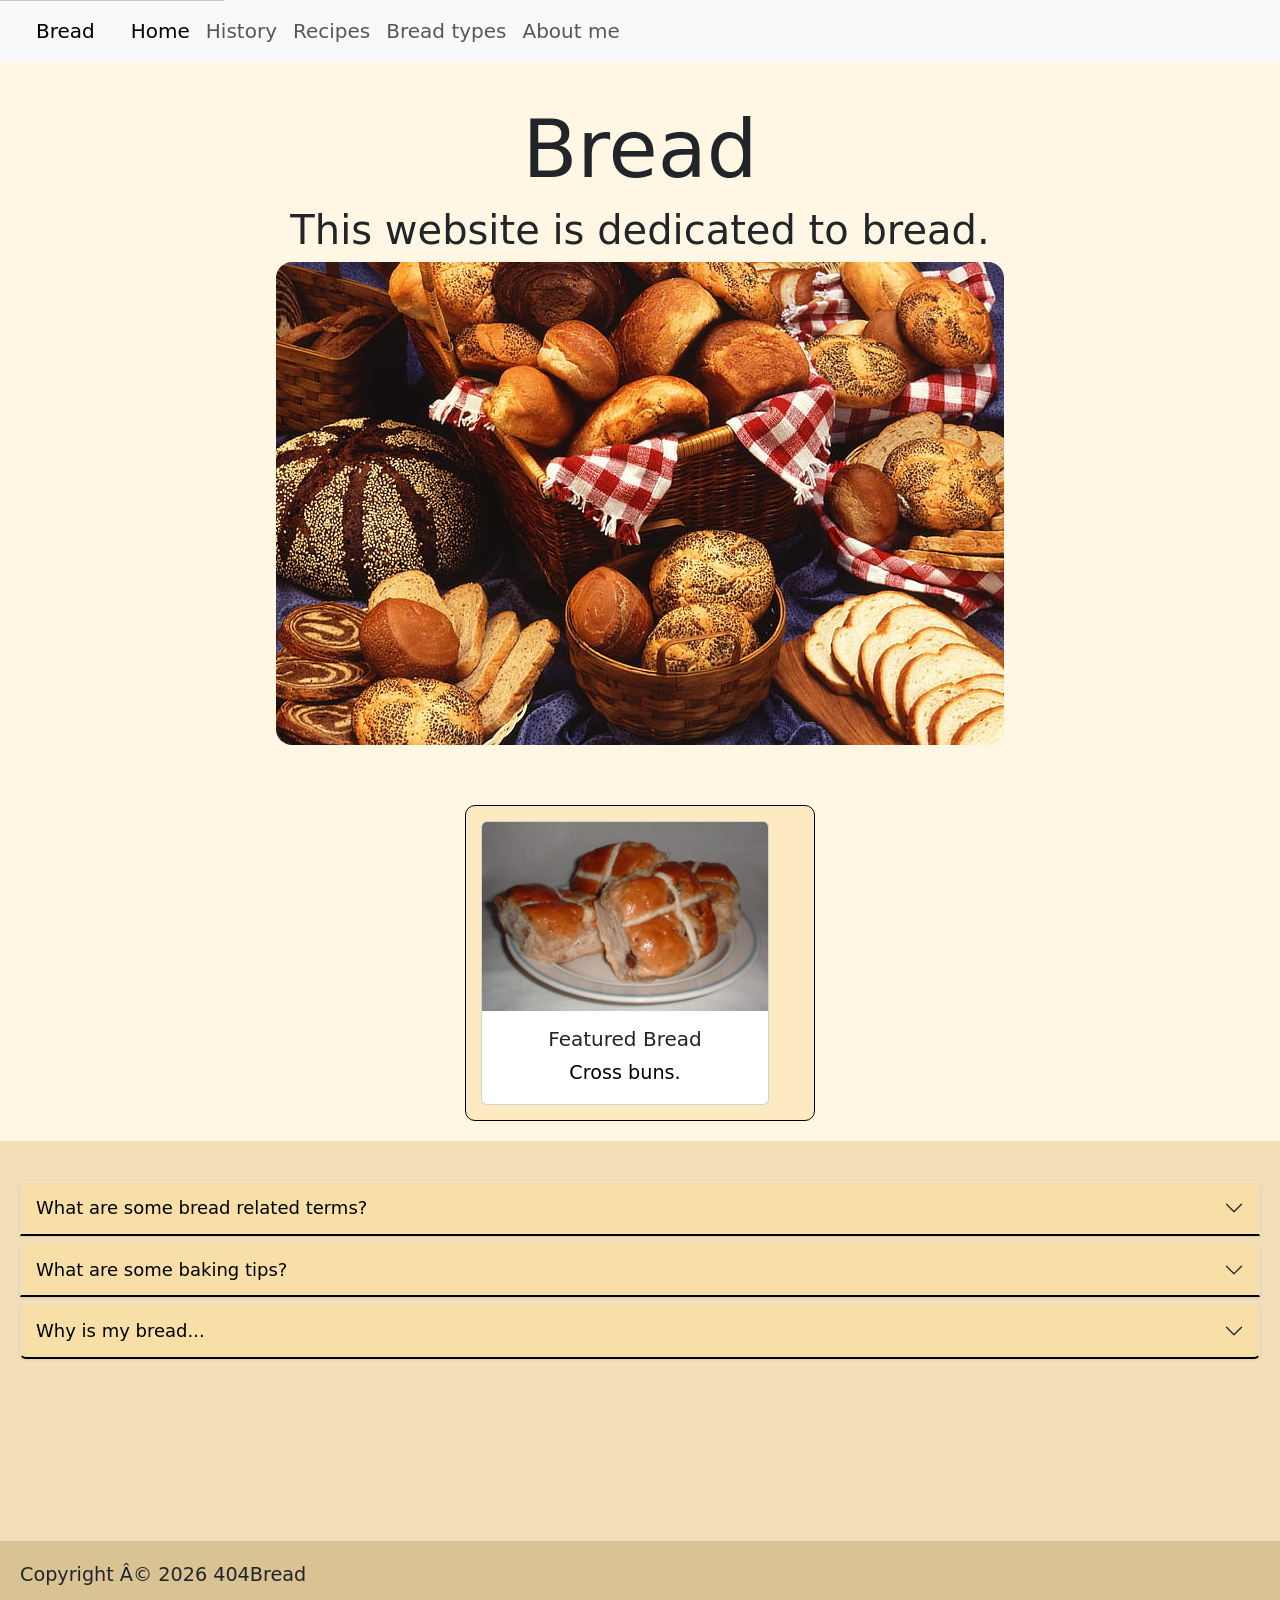
==== Etusivu/index.html @ c6c1b2b5 "Website release to Github" ====
<!DOCTYPE html>
    <html lang="en-US"> 
    <head>
      <meta name="viewport" content="width=device-width, initial-scale=1">
        <title>Information regarding bread</title>
        <link href="https://cdn.jsdelivr.net/npm/bootstrap@5.3.8/dist/css/bootstrap.min.css" rel="stylesheet" integrity="sha384-sRIl4kxILFvY47J16cr9ZwB07vP4J8+LH7qKQnuqkuIAvNWLzeN8tE5YBujZqJLB" crossorigin="anonymous">
    <script src="https://cdn.jsdelivr.net/npm/bootstrap@5.3.8/dist/js/bootstrap.bundle.min.js" integrity="sha384-FKyoEForCGlyvwx9Hj09JcYn3nv7wiPVlz7YYwJrWVcXK/BmnVDxM+D2scQbITxI" crossorigin="anonymous"></script>
     <link rel="stylesheet" href="style.css">
    </head>
    <body>
        <a href="#main-content" class="skip-link">Skip to main content</a>
           <nav class="navbar navbar-expand-lg navbar-light bg-light">
  <div class="container-fluid">
    <a class="navbar-brand">Bread</a>
    <button class="navbar-toggler" type="button" data-bs-toggle="collapse" data-bs-target="#navbarNav" aria-controls="navbarNav" aria-expanded="false" aria-label="Toggle navigation">
      <span class="navbar-toggler-icon"></span>
    </button>
    <div class="collapse navbar-collapse" id="navbarNav">
      <ul class="navbar-nav me-auto mb-2 mb-lg-0">
        <li class="nav-item"><a class="nav-link active" aria-current="page">Home</a></li>
        <li class="nav-item"><a class="nav-link" href="../historia/history.html">History</a></li>
        <li class="nav-item"><a class="nav-link" href="../Recipes/reseptit.html">Recipes</a></li>
         <li class="nav-item"><a class="nav-link" href="../Breadtypes/types.html">Bread types</a></li>
         <li class="nav-item"><a class="nav-link" href="../About me/aboutme.html">About me</a></li>
      </ul>
    </div>
  </div>
</nav>
<div class="text-center">
   <main id="main-content">
        <section class="hero-section">
        <h1 class="display-1">Bread</h1>
        <h2>This website is dedicated to bread.</h2>
        <img src="kuvat/different-breads.jpg" alt="Different types of bread" class="responsive-image img-fluid rounded-4">
</section>

</main>
<section class="featured-section">
<div class="card" style="width: 18rem;">
  <img src="breadpics/Hot_cross_buns.jpg" class="card-img-top" alt="Hot cross buns">
  <div class="card-body">
    <h5 class="card-title">Featured Bread</h5>
    <p class="card-text">Cross buns.</p>
    
  
</div>
  </div>
  </section>
  
</div>

<section class="faq-section">
<div class="accordion" id="faqAccordion">
  <div class="accordion-item">
    <h3 class="accordion-header">
<button class="accordion-button collapsed" type="button" data-bs-toggle="collapse" data-bs-target="#collapseTerms" aria-expanded="false">    
    What are some bread related terms?
      </button>
    </h3>
    <div id="collapseTerms" class="accordion-collapse collapse" data-bs-parent="#faqAccordion">
      <div class="accordion-body">
        <strong>There's actually quite a few terms...</strong>
        <ul>
          <li><b>Autolyse</b> = Technique where water and flour are mixed together and allowed to rest before adding other ingredients. This way the dough becomes smoother and requires less mechanical kneading.</li>
                <li><b>Proofing</b> = The stage where bread rises. Bread can under-proof or over-proof based on time. In under-proofing bread hasn't gotten enough fermentation time, while in over-proofing it has gotten too much time.</li>
                <li><b>Scoring</b> = Process where one makes shallow cuts in proofed dough before baking. It prevents random tearing, but it is also used as a way to stylize bread.</li>
                <li><b>Ear</b> = Raised flap of crust, often seen in sourdough breads.</li>
                <li><b>Oven spring</b> = Quick rise and expansion of dough during the first 10-15 minutes of baking, before the crust hardens. Can increase the volume of bread by up to 30%</li>

        </ul>
      </div>
    </div>
  </div>

  <div class="accordion-item">
    <h3 class="accordion-header">
      <button class="accordion-button collapsed" type="button" data-bs-toggle="collapse" data-bs-target="#collapseTips" aria-expanded="false">
        What are some baking tips?
      </button>
    </h3>
    <div id="collapseTips" class="accordion-collapse collapse" data-bs-parent="#faqAccordion">
      <div class="accordion-body">
        <strong>Answer</strong>
        <ol type="1">
            <li> If you're kneading bread and it feels sticky, use water instead of flour to make it easier to handle. Water your hands so you it won't stick to your hands. Oil improves handling, but it might affect the final texture or flavor. </li>
                      <li>Add water into the oven when baking the bread to get better crust development.</li>

            <li>Measuring ingredients is the most important thing when baking.</li>
            <ol type="a">
                <li>Too much flour makes the bread dry. </li>
                <li>Too much yeast causes dough to rise too quickly, leading to a flat texture. </li>
                <li>Too much water causes the bread to flatten when baking and fails to hold its shape.</li>
                </ol>
            <li>Timing is also important. Besides the cooking time, allowing the bread to rise is important. Different bread types require different proofings.</li>
            <ol type="a">
                <li>Sourdoughs are usually slightly underproofed. It causes the sourdough get more noticeable ear, and volume thanks to stronger oven spring.</li>
                <li>Focaccia doesn't care about longer proofing.</li>
            </ol>
        </ol>
      </div>
    </div>
  
  </div>
  
 <div class="accordion-item">
    <h3 class="accordion-header">
      <button class="accordion-button collapsed" type="button" data-bs-toggle="collapse" data-bs-target="#collapseQuestions" aria-expanded="false">
        Why is my bread...
      </button>
    </h3>
    <div id="collapseQuestions" class="accordion-collapse collapse" data-bs-parent="#faqAccordion">
      <div class="accordion-body">
     <ul>
            <li>
            <strong>Q: Why is my bread hollow inside?</strong>
            <p>A: Most likely the bread is under-proofed. This can lead to a dense and hollow interior.</p>
            </li>
                <li><strong>Q: Why is my bread flat?</strong>
                <p>A: This can happen if the bread is over-proofed.</p>
                </li>
                <li><strong>Q: Why is my bread gummy?</strong>
                <p>A: The bread is most likely under-baked, underfermented or there's too much moisture in the dough.</p>
                </li>
                <li><strong>Q: Why is my bread hard after baking?</strong>
                <p>A: The bread is probably over-baked or the oven temperature was too high.</p>
                </li>
    </ul>
</div>
      </div>
</div>
</div>
</section>
<footer class="footer-section">Copyright © 2026 404Bread</footer>
  </body>
  </html>
---- Etusivu/style.css ----
html {
  font-size: 100%;
}
h1 {
  font-size: clamp(2rem, 8vw, 4.5rem);
}
h2 {
  font-size: clamp(1.5rem, 5vw, 2.5rem);
}
 p, li {
      color: rgb(0, 0, 0);
         font-size: clamp(1rem, 2.5vw, 1.2rem);
}
    
    body {
      background-color: #fff7e3;
       font-size: clamp(1rem, 2.5vw, 1.2rem);
  line-height: 1.5;
    }
    .navbar,
.navbar-brand,
.navbar-nav .nav-link {
   font-size: clamp(1rem, 2.5vw, 1.25rem);
  padding: 0.5rem 0.75rem;
}
.nav-link {
  min-height: 44px;
  display: flex;
  align-items: center;
}
img {
  max-width: 100%;
  height: auto;
}
    

.responsive-image {
      max-width: 100%;
      height: auto;
    }

.accordion-item {
  border-bottom: 2px solid #000000;
  margin-bottom: 5px;
}

.accordion-item {
  box-shadow: 0 1px 3px rgba(0, 0, 0, 0.1);
  margin-bottom: 8px;
}
.accordion-item:nth-child(odd) {
  background-color: #f8dfa8;
}

.accordion-item:nth-child(even) {
  background-color: #f8dfa8;
}


/* Accordion button (closed) color */
.accordion-button.collapsed {
  background-color: inherit;  /* keeps the alternating row color */
  color: #000000;
}

/* Optional: Add hover effect to show interactivity */
.accordion-button:not(.collapsed) {
    /* slightly darker when expanded */
  box-shadow: inset 0 -1px 0 rgba(0, 0, 0, .125);
  background-color: #d4b896
}



.accordion-button {
  padding: 15px;
  font-size: 18px;
  font-weight: 500;
}

.accordion-body {
  padding: 15px;
  font-size: 16px;
}
    

    
    form {
      display: flex;
      flex-direction: column;
      gap: 10px;
    }
    .hero-section {
  background-color: #fff7e3;
  padding: 40px 20px;
}
.featured-section {
  background-color: #fdeac2;
  padding: 15px 15px;
  min-height: 300px;
  max-width: 350px;
  margin: 20px auto;
  border: 1px solid #000000;
  border-radius: 10px;
}

.faq-section {
  background-color: #f2dfb8;
  padding: 40px 20px;
   min-height: 400px;
}

.footer-section {
  background-color: #d9c294;
  padding: 20px;
 
}


.accordion-button {
  min-height: 44px;
}

.navbar {
  min-height: 60px;
}
.skip-link {
  position: absolute;
  top: 0;
  left: 0;
  background: #000;
  color: #fff;
  padding: 8px 12px;
  z-index: 1000;
  transform: translateY(-100%);
  transition: transform 0.2s ease-in-out;
  text-decoration: none;
}

.skip-link:focus {
  transform: translateY(0);
}
@media (max-width: 480px) {
  h1 {
    font-size: 1.8em;
  }
  
  h2 {
    font-size: 1.3em;
  }
  
  p {
    font-size: 1em;
  }
  
  .featured-section {
    max-width: 100%;
    margin: 10px;
  }
  /* Styles for mobile devices */
}
@media (min-width: 481px) and (max-width: 768px) {
  /* Styles for tablets */
}

@media (min-width: 769px) {
  /* Styles for desktops */
}
@media (max-width: 480px) {
  body {
    padding: 0 12px;
  }

  h1 {
    font-size: 2rem;
  }

  h2 {
    font-size: 1.4rem;
  }

  p, li {
    font-size: 1rem;
  }

  .featured-section,
  .faq-section,
  .content-box,
  .grid,
  .accordion-item {
    margin: 0 0 16px;
    padding: 12px;
     width: 100%;
  max-width: 1000px;
  margin-left: auto;
  margin-right: auto;
  }

  .navbar-brand,
  .navbar-nav .nav-link {
   font-size: clamp(1rem, 2vw, 1.5rem);
}
}
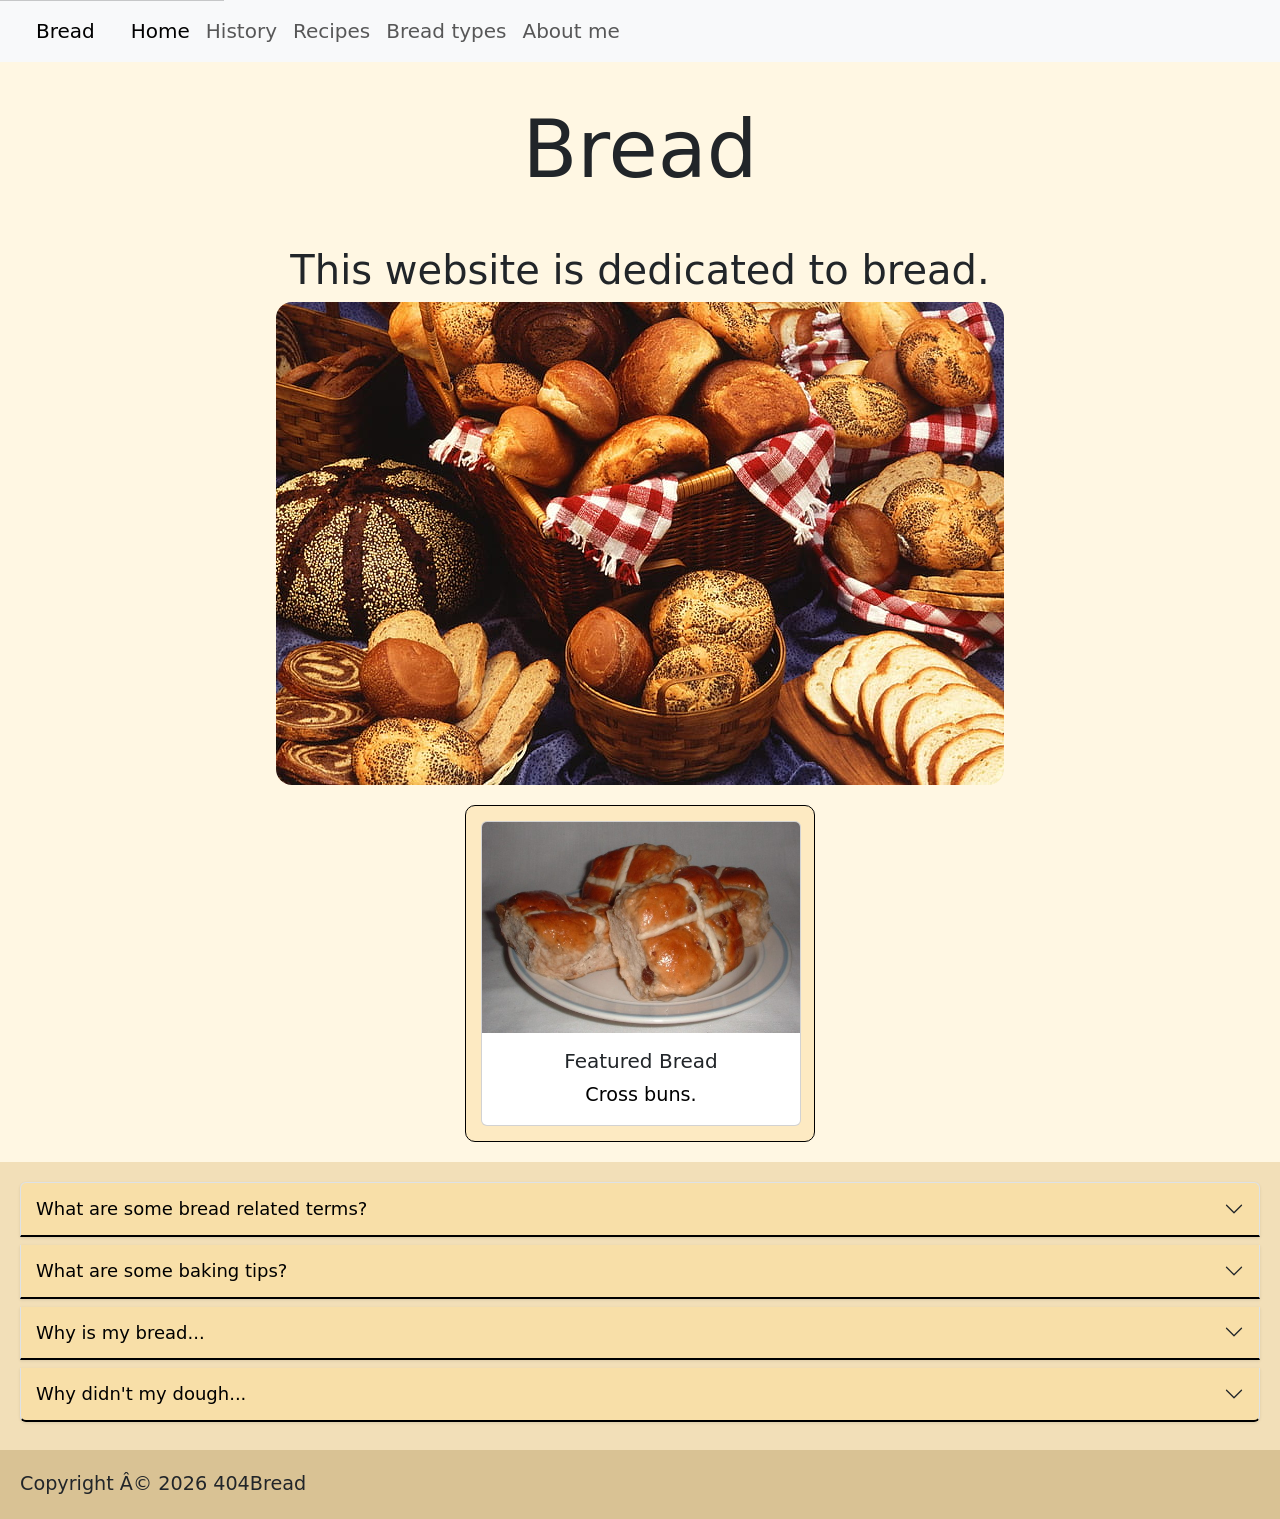
==== commit ad3c03b5: "Readme includes the changes done" ====
--- a/Etusivu/index.html
+++ b/Etusivu/index.html
@@ -27,26 +27,27 @@
   </div>
 </nav>
 <div class="text-center">
+
    <main id="main-content">
         <section class="hero-section">
         <h1 class="display-1">Bread</h1>
+        </section>
         <h2>This website is dedicated to bread.</h2>
         <img src="kuvat/different-breads.jpg" alt="Different types of bread" class="responsive-image img-fluid rounded-4">
-</section>
+
 
 </main>
+
 <section class="featured-section">
-<div class="card" style="width: 18rem;">
+<div class="card" style="width: 20rem;">
   <img src="breadpics/Hot_cross_buns.jpg" class="card-img-top" alt="Hot cross buns">
   <div class="card-body">
     <h5 class="card-title">Featured Bread</h5>
     <p class="card-text">Cross buns.</p>
     
-  
 </div>
   </div>
   </section>
-  
 </div>
 
 <section class="faq-section">
@@ -66,6 +67,8 @@
                 <li><b>Scoring</b> = Process where one makes shallow cuts in proofed dough before baking. It prevents random tearing, but it is also used as a way to stylize bread.</li>
                 <li><b>Ear</b> = Raised flap of crust, often seen in sourdough breads.</li>
                 <li><b>Oven spring</b> = Quick rise and expansion of dough during the first 10-15 minutes of baking, before the crust hardens. Can increase the volume of bread by up to 30%</li>
+                <li><b>Baker's percentage (or Baker's Math)</b> = Perhaps not so common term, but still interesting one in my opinion. It's a method of expressing ingredient proportions in baking, all ingredients are expressed as a percentage of the total flour weight.</li>
+                <p>E.g., 1000g flour = 100%. 700g water = 70%. Because 700:1000 = 0.7 = 70%.  In baker's math the percentage always goes over 100%</p>
 
         </ul>
       </div>
@@ -128,6 +131,31 @@
 </div>
       </div>
 </div>
+<div class="accordion-item">
+    <h3 class="accordion-header">
+      <button class="accordion-button collapsed" type="button" data-bs-toggle="collapse" data-bs-target="#collapseDoughQuestions" aria-expanded="false">
+        Why didn't my dough...
+        </button>
+        </h3>
+       <div id="collapseDoughQuestions" class="accordion-collapse collapse" data-bs-parent="#faqAccordion">
+      <div class="accordion-body">
+      <ul>
+        <li>
+          <strong>Q: Why didn't my dough rise?</strong>
+          <p>A: The most common causes for this are expired or dead yeast, and liquid that is too cold or hot.</p>
+        </li>
+        <li>
+          <strong>Q: Why didn't my dough stretch?</strong>
+          <p>A: The lack of stretching can be caused by low hydration, over-kneading, wrong flour type or inadequate resting time.</p>
+        </li>
+       <li>
+        <strong>Q: Why didn't my dough brown?</strong>
+        <p>A: The dough fails to brown if the oven temperature is too low, or the dough is either over-proofed or under-proofed.</p>
+       </li> 
+      </ul>
+      </div>
+    </div>
+    </div>
 </div>
 </section>
 <footer class="footer-section">Copyright © 2026 404Bread</footer>
--- a/Etusivu/style.css
+++ b/Etusivu/style.css
@@ -16,6 +16,7 @@
       background-color: #fff7e3;
        font-size: clamp(1rem, 2.5vw, 1.2rem);
   line-height: 1.5;
+  
     }
     .navbar,
 .navbar-brand,
@@ -106,8 +107,9 @@
 
 .faq-section {
   background-color: #f2dfb8;
-  padding: 40px 20px;
-   min-height: 400px;
+  padding: 20px;
+   min-height: auto;
+   margin-bottom: 0;
 }
 
 .footer-section {
@@ -200,4 +202,4 @@
   .navbar-nav .nav-link {
    font-size: clamp(1rem, 2vw, 1.5rem);
 }
-}+}
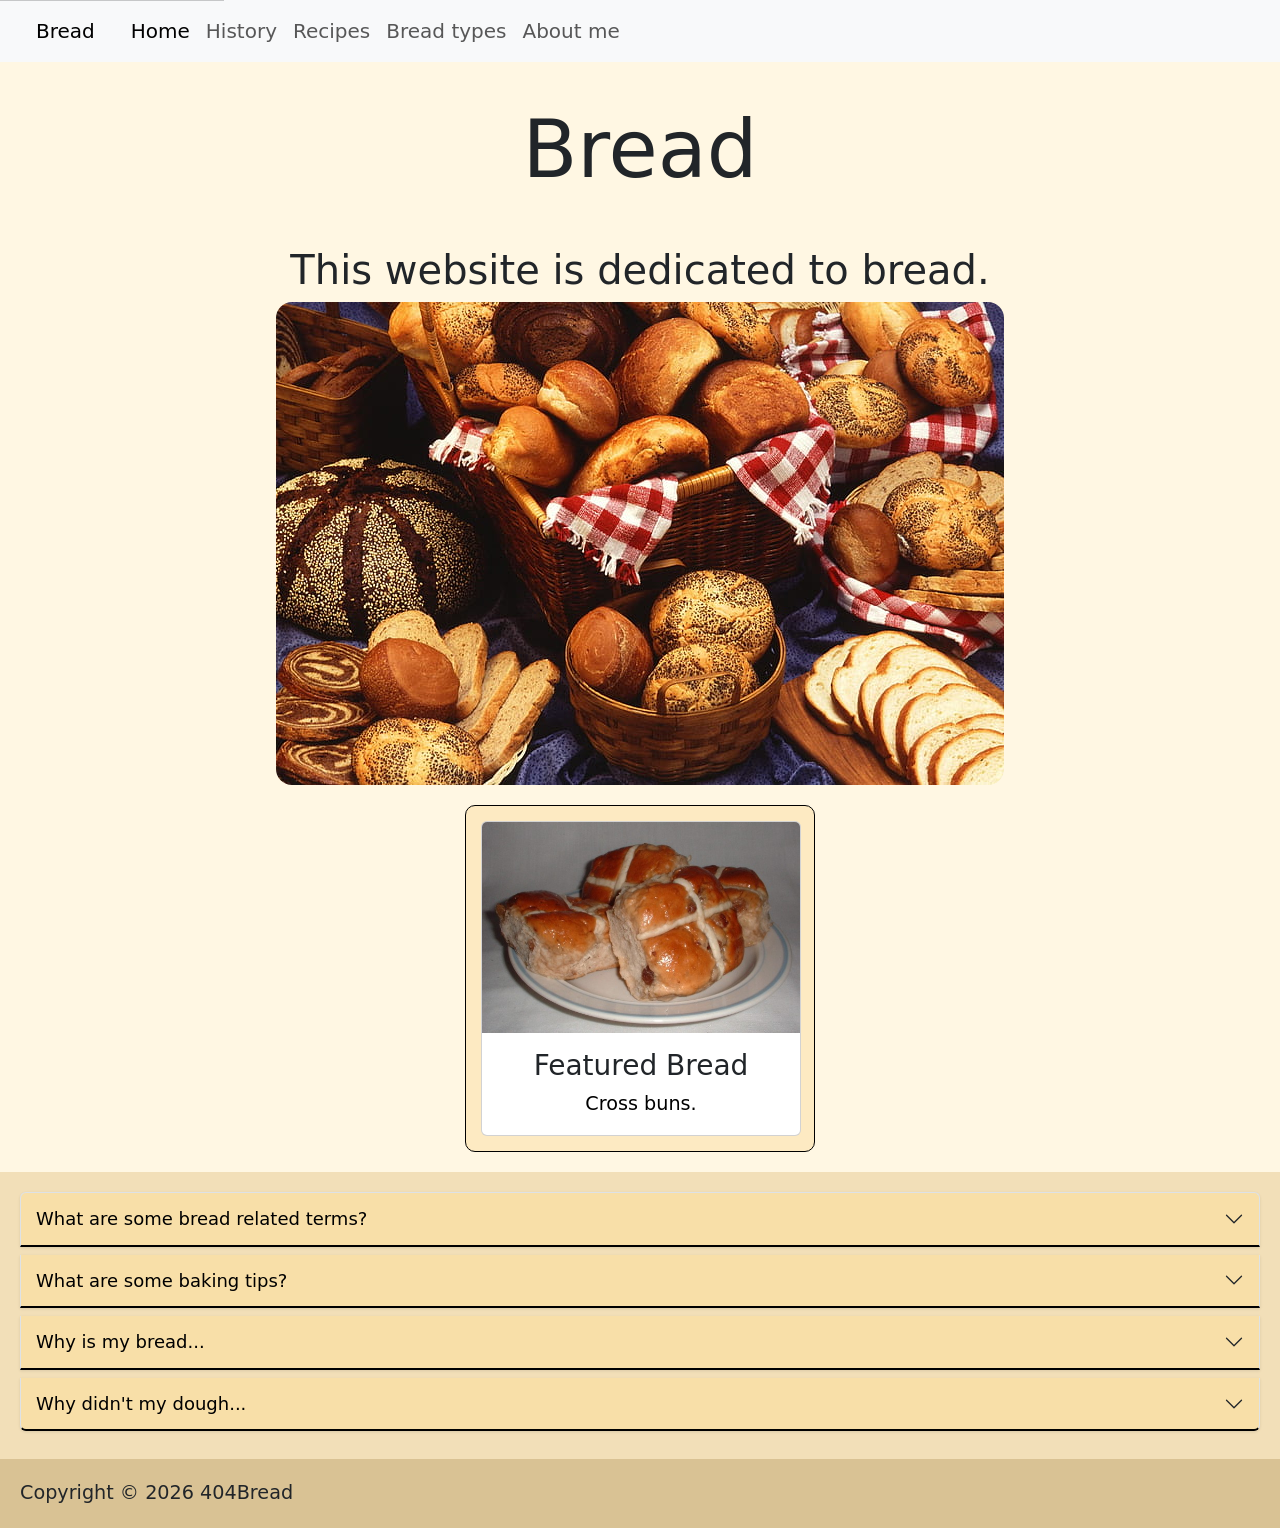
==== commit 7a636c7c: "Fixing W3C validation errors" ====
--- a/Etusivu/index.html
+++ b/Etusivu/index.html
@@ -1,6 +1,7 @@
 <!DOCTYPE html>
     <html lang="en-US"> 
     <head>
+      <meta charset="UTF-8">
       <meta name="viewport" content="width=device-width, initial-scale=1">
         <title>Information regarding bread</title>
         <link href="https://cdn.jsdelivr.net/npm/bootstrap@5.3.8/dist/css/bootstrap.min.css" rel="stylesheet" integrity="sha384-sRIl4kxILFvY47J16cr9ZwB07vP4J8+LH7qKQnuqkuIAvNWLzeN8tE5YBujZqJLB" crossorigin="anonymous">
@@ -21,7 +22,7 @@
         <li class="nav-item"><a class="nav-link" href="../historia/history.html">History</a></li>
         <li class="nav-item"><a class="nav-link" href="../Recipes/reseptit.html">Recipes</a></li>
          <li class="nav-item"><a class="nav-link" href="../Breadtypes/types.html">Bread types</a></li>
-         <li class="nav-item"><a class="nav-link" href="../About me/aboutme.html">About me</a></li>
+         <li class="nav-item"><a class="nav-link" href="../Aboutme/aboutme.html">About me</a></li>
       </ul>
     </div>
   </div>
@@ -35,14 +36,13 @@
         <h2>This website is dedicated to bread.</h2>
         <img src="kuvat/different-breads.jpg" alt="Different types of bread" class="responsive-image img-fluid rounded-4">
 
-
 </main>
 
 <section class="featured-section">
 <div class="card" style="width: 20rem;">
   <img src="breadpics/Hot_cross_buns.jpg" class="card-img-top" alt="Hot cross buns">
   <div class="card-body">
-    <h5 class="card-title">Featured Bread</h5>
+    <h3 class="card-title">Featured Bread</h3>
     <p class="card-text">Cross buns.</p>
     
 </div>
@@ -68,9 +68,10 @@
                 <li><b>Ear</b> = Raised flap of crust, often seen in sourdough breads.</li>
                 <li><b>Oven spring</b> = Quick rise and expansion of dough during the first 10-15 minutes of baking, before the crust hardens. Can increase the volume of bread by up to 30%</li>
                 <li><b>Baker's percentage (or Baker's Math)</b> = Perhaps not so common term, but still interesting one in my opinion. It's a method of expressing ingredient proportions in baking, all ingredients are expressed as a percentage of the total flour weight.</li>
+                </ul>
                 <p>E.g., 1000g flour = 100%. 700g water = 70%. Because 700:1000 = 0.7 = 70%.  In baker's math the percentage always goes over 100%</p>
 
-        </ul>
+        
       </div>
     </div>
   </div>
@@ -85,21 +86,22 @@
       <div class="accordion-body">
         <strong>Answer</strong>
         <ol type="1">
-            <li> If you're kneading bread and it feels sticky, use water instead of flour to make it easier to handle. Water your hands so you it won't stick to your hands. Oil improves handling, but it might affect the final texture or flavor. </li>
-                      <li>Add water into the oven when baking the bread to get better crust development.</li>
-
-            <li>Measuring ingredients is the most important thing when baking.</li>
-            <ol type="a">
-                <li>Too much flour makes the bread dry. </li>
-                <li>Too much yeast causes dough to rise too quickly, leading to a flat texture. </li>
-                <li>Too much water causes the bread to flatten when baking and fails to hold its shape.</li>
-                </ol>
-            <li>Timing is also important. Besides the cooking time, allowing the bread to rise is important. Different bread types require different proofings.</li>
-            <ol type="a">
-                <li>Sourdoughs are usually slightly underproofed. It causes the sourdough get more noticeable ear, and volume thanks to stronger oven spring.</li>
-                <li>Focaccia doesn't care about longer proofing.</li>
-            </ol>
-        </ol>
+  <li>
+    Measuring ingredients is the most important thing when baking.
+    <ol type="a">
+      <li>Too much flour makes the bread dry.</li>
+      <li>Too much yeast causes dough to rise too quickly.</li>
+      <li>Too much water causes the bread to flatten.</li>
+    </ol>
+  </li>
+  <li>
+    Timing is also important. Besides the cooking time, allowing the bread to rise is important.
+    <ol type="a">
+      <li>Sourdoughs are usually slightly underproofed.</li>
+      <li>Focaccia doesn't care about longer proofing.</li>
+    </ol>
+  </li>
+</ol>
       </div>
     </div>
   
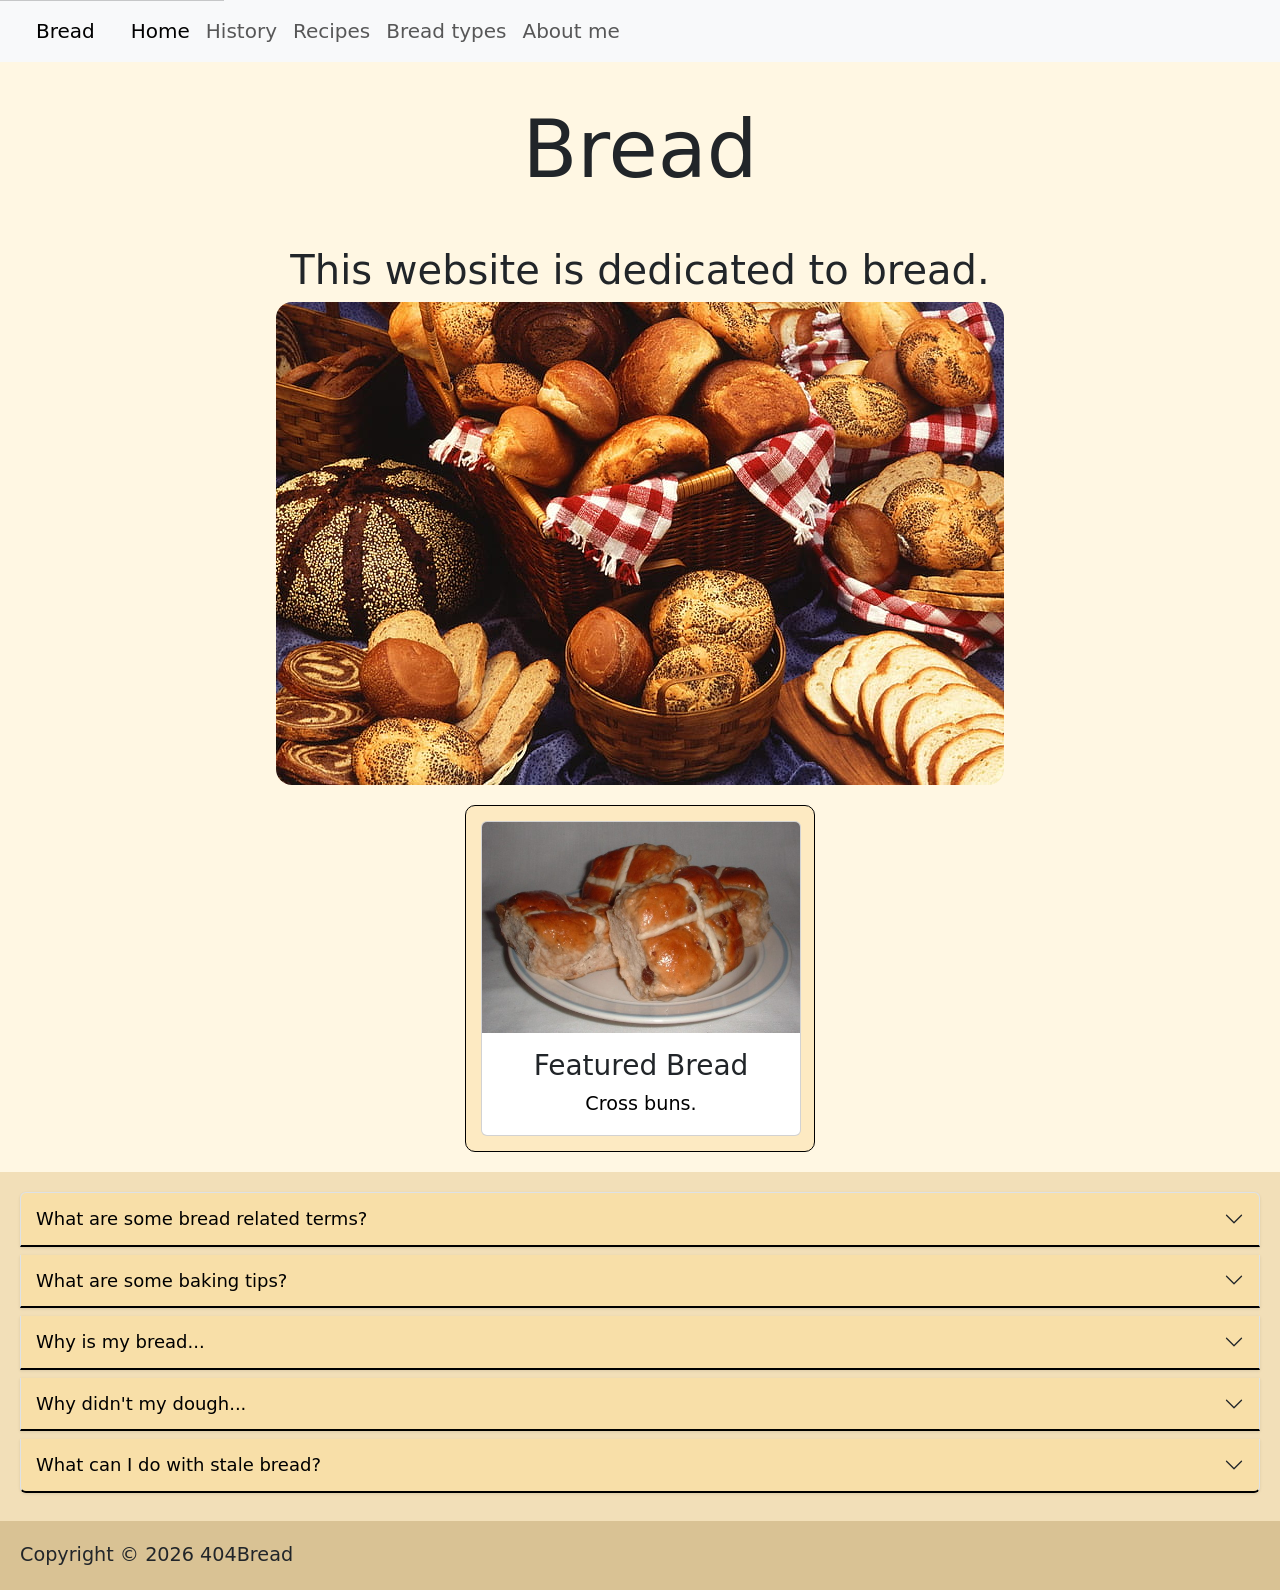
==== commit d78b8640: "Added tips regarding what to do with stale bread in Home page" ====
--- a/Etusivu/index.html
+++ b/Etusivu/index.html
@@ -10,6 +10,7 @@
     </head>
     <body>
         <a href="#main-content" class="skip-link">Skip to main content</a>
+        <!-- Navbar -->
            <nav class="navbar navbar-expand-lg navbar-light bg-light">
   <div class="container-fluid">
     <a class="navbar-brand">Bread</a>
@@ -28,7 +29,7 @@
   </div>
 </nav>
 <div class="text-center">
-
+<!-- Main -->
    <main id="main-content">
         <section class="hero-section">
         <h1 class="display-1">Bread</h1>
@@ -55,6 +56,7 @@
   <div class="accordion-item">
     <h3 class="accordion-header">
 <button class="accordion-button collapsed" type="button" data-bs-toggle="collapse" data-bs-target="#collapseTerms" aria-expanded="false">    
+  <!-- Bread terms -->
     What are some bread related terms?
       </button>
     </h3>
@@ -67,7 +69,7 @@
                 <li><b>Scoring</b> = Process where one makes shallow cuts in proofed dough before baking. It prevents random tearing, but it is also used as a way to stylize bread.</li>
                 <li><b>Ear</b> = Raised flap of crust, often seen in sourdough breads.</li>
                 <li><b>Oven spring</b> = Quick rise and expansion of dough during the first 10-15 minutes of baking, before the crust hardens. Can increase the volume of bread by up to 30%</li>
-                <li><b>Baker's percentage (or Baker's Math)</b> = Perhaps not so common term, but still interesting one in my opinion. It's a method of expressing ingredient proportions in baking, all ingredients are expressed as a percentage of the total flour weight.</li>
+                <li><b>Baker's percentage (or Baker's Math)</b> = Perhaps not so common term, but still interesting one in my opinion. It's a method of expressing ingredient proportions in baking, all ingredients are expressed as a percentage of the total flour weight:</li>
                 </ul>
                 <p>E.g., 1000g flour = 100%. 700g water = 70%. Because 700:1000 = 0.7 = 70%.  In baker's math the percentage always goes over 100%</p>
 
@@ -79,6 +81,7 @@
   <div class="accordion-item">
     <h3 class="accordion-header">
       <button class="accordion-button collapsed" type="button" data-bs-toggle="collapse" data-bs-target="#collapseTips" aria-expanded="false">
+        <!-- Baking tips -->
         What are some baking tips?
       </button>
     </h3>
@@ -110,6 +113,7 @@
  <div class="accordion-item">
     <h3 class="accordion-header">
       <button class="accordion-button collapsed" type="button" data-bs-toggle="collapse" data-bs-target="#collapseQuestions" aria-expanded="false">
+        <!-- Bread related questions -->
         Why is my bread...
       </button>
     </h3>
@@ -136,6 +140,7 @@
 <div class="accordion-item">
     <h3 class="accordion-header">
       <button class="accordion-button collapsed" type="button" data-bs-toggle="collapse" data-bs-target="#collapseDoughQuestions" aria-expanded="false">
+        <!-- Dough related questions -->
         Why didn't my dough...
         </button>
         </h3>
@@ -158,8 +163,29 @@
       </div>
     </div>
     </div>
+    <div class="accordion-item">
+    <h3 class="accordion-header">
+      <button class="accordion-button collapsed" type="button" data-bs-toggle="collapse" data-bs-target="#collapseStaleBread" aria-expanded="false">
+        <!-- Stale bread related questions -->
+        What can I do with stale bread?
+        </button>
+        </h3>
+       <div id="collapseStaleBread" class="accordion-collapse collapse" data-bs-parent="#faqAccordion">
+      <div class="accordion-body">
+        <ul>
+          <strong>Here's a few ideas on what you can do with stale bread:</strong>
+          <li>Cut it to make crutons.</li>
+          <li>Crumble it for bread crumbs, which can be used to coat fried foods.</li>
+          <li>Dip it in fondue.</li>
+          <li>Make french toast.</li>
+          <p>You can also try to revive it. One way is to moisten it with water and reheating it in the oven. </p>
+        </ul>
+        </div>
+        </div>
+        </div>
 </div>
 </section>
+<!-- Footer -->
 <footer class="footer-section">Copyright © 2026 404Bread</footer>
   </body>
   </html>
--- a/Etusivu/style.css
+++ b/Etusivu/style.css
@@ -126,6 +126,7 @@
 .navbar {
   min-height: 60px;
 }
+/* Skip link */
 .skip-link {
   position: absolute;
   top: 0;
@@ -142,6 +143,7 @@
 .skip-link:focus {
   transform: translateY(0);
 }
+/* Media settings */
 @media (max-width: 480px) {
   h1 {
     font-size: 1.8em;
